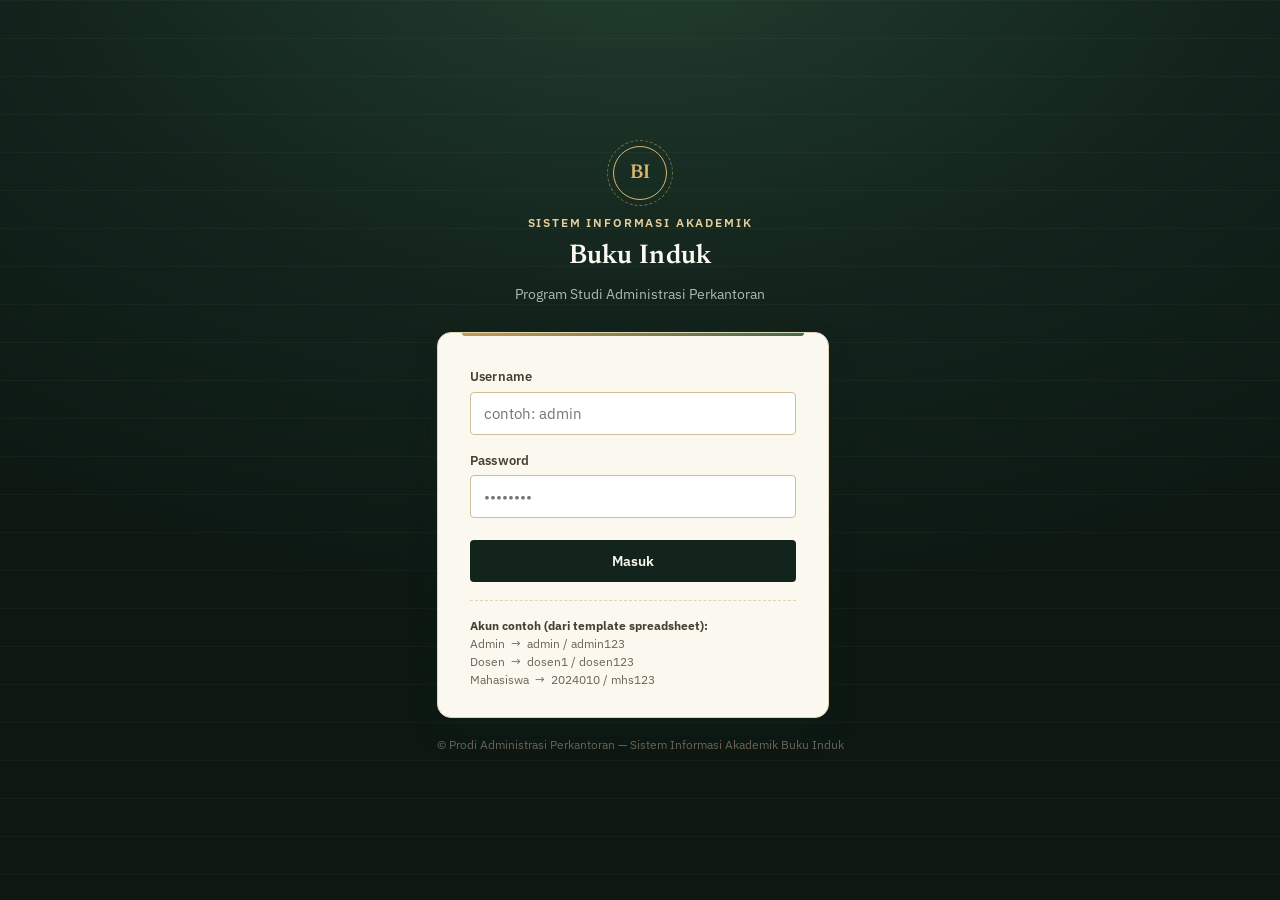
==== index.html @ 70b78508 "Add files via upload" ====
<!DOCTYPE html>
<html lang="id">
<head>
<meta charset="UTF-8">
<meta name="viewport" content="width=device-width, initial-scale=1.0">
<title>Masuk — Buku Induk SIA Administrasi Perkantoran</title>
<link rel="stylesheet" href="assets/style.css">
</head>
<body>

<div class="login-screen">
  <div>
    <div class="login-mark">
      <div class="crest">BI</div>
      <div class="eyebrow">Sistem Informasi Akademik</div>
      <h1>Buku Induk</h1>
      <p>Program Studi Administrasi Perkantoran</p>
    </div>

    <div class="login-card">
      <div class="login-alert" id="loginAlert"></div>
      <form id="loginForm" autocomplete="off">
        <div class="field">
          <label for="username">Username</label>
          <input type="text" id="username" name="username" placeholder="contoh: admin" required>
        </div>
        <div class="field">
          <label for="password">Password</label>
          <input type="password" id="password" name="password" placeholder="••••••••" required>
        </div>
        <button type="submit" class="btn btn-primary btn-block" id="btnMasuk">Masuk</button>
      </form>

      <div class="demo-accounts">
        <strong>Akun contoh (dari template spreadsheet):</strong><br>
        Admin &nbsp;→&nbsp; admin / admin123<br>
        Dosen &nbsp;→&nbsp; dosen1 / dosen123<br>
        Mahasiswa &nbsp;→&nbsp; 2024010 / mhs123
      </div>
    </div>

    <div class="login-foot">© Prodi Administrasi Perkantoran — Sistem Informasi Akademik Buku Induk</div>
  </div>
</div>

<script src="assets/app.js"></script>
<script>
  // jika sudah login, langsung lempar ke dashboard
  if (Session.get()) window.location.href = "dashboard.html";

  const form = document.getElementById("loginForm");
  const alertBox = document.getElementById("loginAlert");
  const btn = document.getElementById("btnMasuk");

  form.addEventListener("submit", async (e) => {
    e.preventDefault();
    alertBox.style.display = "none";
    btn.disabled = true;
    btn.textContent = "Memeriksa...";
    try {
      const username = document.getElementById("username").value.trim();
      const password = document.getElementById("password").value;
      const user = await Api("login", { username, password });
      Session.set(user);
      window.location.href = "dashboard.html";
    } catch (err) {
      alertBox.textContent = err.message || "Login gagal.";
      alertBox.style.display = "block";
      btn.disabled = false;
      btn.textContent = "Masuk";
    }
  });
</script>
</body>
</html>
---- assets/style.css ----
/* ===================================================================
   BUKU INDUK — Sistem Informasi Akademik Prodi Administrasi Perkantoran
   Design language: "Ledger / Registry" — buku induk, kop surat, stempel
   =================================================================== */

@import url('https://fonts.googleapis.com/css2?family=Newsreader:ital,opsz,wght@0,6..72,400;0,6..72,500;0,6..72,600;0,6..72,700;1,6..72,500&family=IBM+Plex+Sans:wght@400;500;600;700&family=IBM+Plex+Mono:wght@400;500;600&display=swap');

:root{
  /* --- color tokens --- */
  --ink-900:#13241d;
  --ink-800:#1a2f26;
  --ink-700:#23402f;
  --ink-600:#2f5440;
  --brass-300:#e7cf9c;
  --brass-400:#d8b76d;
  --brass-500:#c89a4c;
  --brass-600:#a87b34;
  --parchment-50:#fbf8ef;
  --parchment-100:#f3ecd9;
  --parchment-200:#e9dfc4;
  --line-200:#dfd4b3;
  --line-300:#cdbf95;
  --wax-600:#9c3b2e;
  --wax-700:#7c2d22;
  --forest-600:#3f6b52;
  --forest-700:#2f5440;
  --slate-500:#6b6356;
  --slate-700:#463f33;
  --ink-text:#1c1710;

  /* --- type tokens --- */
  --font-display:'Newsreader', 'Iowan Old Style', serif;
  --font-body:'IBM Plex Sans', -apple-system, sans-serif;
  --font-mono:'IBM Plex Mono', 'SFMono-Regular', monospace;

  /* --- layout tokens --- */
  --sidebar-w:248px;
  --topbar-h:68px;
  --radius-sm:4px;
  --radius-md:8px;
  --radius-lg:14px;
  --shadow-card:0 1px 2px rgba(19,36,29,.06), 0 8px 24px -12px rgba(19,36,29,.18);
  --shadow-pop:0 12px 32px -8px rgba(19,36,29,.32);
}

*{box-sizing:border-box;}
html,body{margin:0;padding:0;}
body{
  font-family:var(--font-body);
  color:var(--ink-text);
  background:var(--parchment-100);
  -webkit-font-smoothing:antialiased;
  font-size:15px;
  line-height:1.5;
}
h1,h2,h3,h4{font-family:var(--font-display);font-weight:600;margin:0;color:var(--ink-900);}
a{color:inherit;}
button{font-family:var(--font-body);}
::selection{background:var(--brass-300);}

/* subtle paper-grain texture, layered gradients (no image assets needed) */
.paper-grain{
  background-image:
    radial-gradient(circle at 18% 22%, rgba(255,255,255,.5), transparent 40%),
    radial-gradient(circle at 82% 78%, rgba(19,36,29,.04), transparent 45%);
}

/* =========================== LOGIN PAGE =========================== */
.login-screen{
  min-height:100vh;
  display:flex;
  align-items:center;
  justify-content:center;
  background:
    radial-gradient(1100px 700px at 50% -10%, var(--ink-700) 0%, var(--ink-900) 55%, #0d1813 100%);
  padding:32px 20px;
  position:relative;
  overflow:hidden;
}
.login-screen::before{
  content:"";
  position:absolute; inset:0;
  background-image: repeating-linear-gradient(180deg, rgba(231,207,156,.035) 0px, rgba(231,207,156,.035) 1px, transparent 1px, transparent 38px);
  pointer-events:none;
}
.login-mark{
  text-align:center;
  margin-bottom:28px;
  position:relative;
  z-index:1;
}
.login-mark .crest{
  width:54px;height:54px;margin:0 auto 14px;
  border:1.5px solid var(--brass-400);
  border-radius:50%;
  display:flex;align-items:center;justify-content:center;
  color:var(--brass-400);
  font-family:var(--font-display);
  font-size:20px;font-weight:600;
  position:relative;
}
.login-mark .crest::after{
  content:"";position:absolute;inset:-7px;
  border:1px dashed rgba(216,183,109,.5);border-radius:50%;
}
.login-mark .eyebrow{
  letter-spacing:.16em;text-transform:uppercase;font-size:11.5px;
  color:var(--brass-300);font-weight:600;margin-bottom:6px;
}
.login-mark h1{
  color:var(--parchment-50);font-size:27px;letter-spacing:.01em;
}
.login-mark p{
  color:#aebba9;font-size:13.5px;margin-top:6px;
}
.login-card{
  position:relative;z-index:1;
  width:100%;max-width:392px;
  background:var(--parchment-50);
  border-radius:var(--radius-lg);
  box-shadow:var(--shadow-pop);
  padding:34px 32px 28px;
  border:1px solid var(--line-200);
}
.login-card::before{
  content:"";position:absolute;left:24px;right:24px;top:0;height:3px;
  background:linear-gradient(90deg, var(--brass-500), var(--forest-600));
  border-radius:0 0 3px 3px;
}
.field{margin-bottom:16px;}
.field label{
  display:block;font-size:12.5px;font-weight:600;color:var(--slate-700);
  margin-bottom:6px;letter-spacing:.02em;
}
.field input, .field select, .field textarea{
  width:100%;padding:11px 13px;border:1.5px solid var(--line-300);
  border-radius:var(--radius-sm);font-family:var(--font-body);font-size:14.5px;
  background:#fff;color:var(--ink-text);transition:border-color .15s, box-shadow .15s;
}
.field input:focus, .field select:focus, .field textarea:focus{
  outline:none;border-color:var(--forest-600);
  box-shadow:0 0 0 3px rgba(63,107,82,.13);
}
.field-hint{font-size:11.5px;color:var(--slate-500);margin-top:5px;}
.field-error{font-size:11.5px;color:var(--wax-600);margin-top:5px;display:none;}

.btn{
  display:inline-flex;align-items:center;justify-content:center;gap:8px;
  padding:11px 20px;border-radius:var(--radius-sm);border:1.5px solid transparent;
  font-size:14px;font-weight:600;cursor:pointer;font-family:var(--font-body);
  transition:transform .12s, box-shadow .12s, background .15s, border-color .15s;
  white-space:nowrap;
}
.btn:active{transform:translateY(1px);}
.btn-primary{background:var(--ink-900);color:var(--parchment-50);}
.btn-primary:hover{background:var(--ink-700);}
.btn-brass{background:var(--brass-500);color:var(--ink-900);}
.btn-brass:hover{background:var(--brass-600);}
.btn-outline{background:transparent;border-color:var(--line-300);color:var(--ink-text);}
.btn-outline:hover{border-color:var(--ink-700);background:rgba(19,36,29,.04);}
.btn-danger{background:#fff;border-color:var(--wax-600);color:var(--wax-600);}
.btn-danger:hover{background:var(--wax-600);color:#fff;}
.btn-block{width:100%;}
.btn-sm{padding:6px 12px;font-size:12.5px;}
.btn[disabled]{opacity:.55;cursor:not-allowed;}

.login-card .btn-primary{margin-top:6px;}
.login-foot{
  text-align:center;margin-top:18px;font-size:12px;color:var(--slate-500);
  position:relative;z-index:1;
}
.demo-accounts{
  margin-top:18px;padding-top:16px;border-top:1px dashed var(--line-200);
  font-size:12px;color:var(--slate-500);
}
.demo-accounts strong{color:var(--slate-700);}
.login-alert{
  background:#fbeae7;border:1px solid var(--wax-600);color:var(--wax-700);
  padding:10px 12px;border-radius:var(--radius-sm);font-size:13px;margin-bottom:14px;
  display:none;
}

/* ============================ APP SHELL ============================ */
.app-shell{display:flex;min-height:100vh;}

.sidebar{
  width:var(--sidebar-w);flex-shrink:0;
  background:var(--ink-900);color:var(--parchment-100);
  display:flex;flex-direction:column;
  position:fixed;top:0;left:0;bottom:0;
  transition:transform .2s ease;
  z-index:40;
}
.sidebar-brand{
  padding:22px 20px 18px;display:flex;align-items:center;gap:11px;
  border-bottom:1px solid rgba(231,207,156,.14);
}
.sidebar-brand .crest{
  width:34px;height:34px;border:1.4px solid var(--brass-400);border-radius:50%;
  display:flex;align-items:center;justify-content:center;color:var(--brass-400);
  font-family:var(--font-display);font-weight:600;font-size:14px;flex-shrink:0;
}
.sidebar-brand .name{font-family:var(--font-display);font-size:16px;color:var(--parchment-50);line-height:1.15;}
.sidebar-brand .sub{font-size:10px;color:var(--brass-300);letter-spacing:.08em;text-transform:uppercase;margin-top:2px;}

.sidebar-nav{flex:1;overflow-y:auto;padding:14px 12px;}
.nav-section-label{
  font-size:10.5px;letter-spacing:.1em;text-transform:uppercase;color:#7f9081;
  padding:14px 10px 6px;
}
.nav-item{
  display:flex;align-items:center;gap:11px;padding:10px 12px;margin-bottom:2px;
  border-radius:8px 8px 0 0;color:#cdd9c8;font-size:13.6px;font-weight:500;
  text-decoration:none;cursor:pointer;position:relative;
  border-bottom:2px solid transparent;
}
.nav-item .ic{width:17px;height:17px;flex-shrink:0;opacity:.85;}
.nav-item .ic svg{width:100%;height:100%;}
.icon-btn svg{width:16px;height:16px;}
.btn svg{width:14px;height:14px;flex-shrink:0;}
.nav-item:hover{background:rgba(231,207,156,.07);color:var(--parchment-50);}
.nav-item.active{
  background:var(--parchment-50);color:var(--ink-900);
  border-bottom:2px solid var(--brass-500);
  box-shadow:0 -1px 0 rgba(0,0,0,.05) inset;
}
.nav-item.active .ic{opacity:1;}

.sidebar-foot{
  padding:14px 16px 18px;border-top:1px solid rgba(231,207,156,.14);
  font-size:11.5px;color:#8a9a86;
}

.main{margin-left:var(--sidebar-w);flex:1;min-width:0;display:flex;flex-direction:column;}

.topbar{
  height:var(--topbar-h);flex-shrink:0;
  background:var(--parchment-50);border-bottom:1px solid var(--line-200);
  display:flex;align-items:center;justify-content:space-between;
  padding:0 28px;position:sticky;top:0;z-index:30;
}
.topbar-title{display:flex;flex-direction:column;}
.topbar-title .eyebrow{font-size:10.5px;letter-spacing:.1em;text-transform:uppercase;color:var(--brass-600);font-weight:600;}
.topbar-title h2{font-size:19px;}
.menu-toggle{display:none;background:none;border:none;cursor:pointer;padding:6px;margin-right:10px;}
.menu-toggle span{display:block;width:20px;height:2px;background:var(--ink-900);margin:4px 0;border-radius:1px;}

.user-chip{
  display:flex;align-items:center;gap:10px;padding:6px 8px 6px 14px;
  border-radius:24px;border:1px solid var(--line-200);background:#fff;cursor:pointer;
  position:relative;
}
.user-chip .ava{
  width:30px;height:30px;border-radius:50%;background:var(--forest-600);color:#fff;
  display:flex;align-items:center;justify-content:center;font-weight:600;font-size:13px;
  font-family:var(--font-display);
}
.user-chip .meta{text-align:left;}
.user-chip .meta .nm{font-size:12.8px;font-weight:600;line-height:1.2;}
.user-chip .meta .rl{font-size:10.5px;color:var(--slate-500);text-transform:uppercase;letter-spacing:.04em;}
.user-menu{
  position:absolute;top:calc(100% + 8px);right:0;background:#fff;border:1px solid var(--line-200);
  border-radius:var(--radius-md);box-shadow:var(--shadow-pop);min-width:170px;
  padding:6px;display:none;z-index:50;
}
.user-menu.open{display:block;}
.user-menu a{
  display:block;padding:9px 12px;border-radius:6px;font-size:13px;text-decoration:none;color:var(--ink-text);
}
.user-menu a:hover{background:var(--parchment-100);}
.user-menu a.danger{color:var(--wax-600);}

.content{padding:26px 28px 60px;flex:1;}

/* ============================== CARDS =============================== */
.card{
  background:var(--parchment-50);border:1px solid var(--line-200);border-radius:var(--radius-lg);
  box-shadow:var(--shadow-card);padding:22px 22px 24px;margin-bottom:22px;
}
.card-head{display:flex;align-items:flex-start;justify-content:space-between;gap:14px;margin-bottom:16px;flex-wrap:wrap;}
.card-head h3{font-size:16.5px;}
.card-head .desc{font-size:12.8px;color:var(--slate-500);margin-top:3px;}
.card-tools{display:flex;gap:8px;align-items:center;flex-wrap:wrap;}

.stat-grid{display:grid;grid-template-columns:repeat(4,1fr);gap:16px;margin-bottom:22px;}
.stat-card{
  background:var(--parchment-50);border:1px solid var(--line-200);border-radius:var(--radius-md);
  padding:16px 18px;position:relative;overflow:hidden;
}
.stat-card .label{font-size:11px;letter-spacing:.06em;text-transform:uppercase;color:var(--slate-500);font-weight:600;}
.stat-card .value{font-family:var(--font-display);font-size:28px;color:var(--ink-900);margin-top:6px;}
.stat-card .sub{font-size:11.5px;color:var(--forest-600);margin-top:4px;}
.stat-card::after{
  content:"";position:absolute;right:-10px;bottom:-14px;width:64px;height:64px;border-radius:50%;
  background:radial-gradient(circle, rgba(200,154,76,.16), transparent 70%);
}

/* ============================== TABLES =============================== */
.table-wrap{overflow-x:auto;border:1px solid var(--line-200);border-radius:var(--radius-md);}
table.ledger{width:100%;border-collapse:collapse;font-size:13.4px;background:#fff;}
table.ledger thead th{
  background:var(--ink-900);color:var(--parchment-100);text-align:left;
  font-size:11px;letter-spacing:.05em;text-transform:uppercase;font-weight:600;
  padding:11px 14px;white-space:nowrap;
}
table.ledger thead th.num, table.ledger td.num{text-align:right;}
table.ledger tbody td{padding:10px 14px;border-bottom:1px solid var(--parchment-200);vertical-align:middle;}
table.ledger tbody tr:nth-child(even){background:var(--parchment-100);}
table.ledger tbody tr:hover{background:#f6f0e0;}
table.ledger tbody tr.dirty{background:#fdf2d0 !important;box-shadow:inset 3px 0 0 var(--brass-500);}
table.ledger .cell-input{width:64px;text-align:right;border:1px solid var(--parchment-200);border-radius:6px;padding:5px 6px;font-family:var(--font-mono);font-size:13px;background:#fff;}
table.ledger .cell-input:focus{outline:none;border-color:var(--brass-500);box-shadow:0 0 0 2px rgba(200,154,76,.25);}
table.ledger td.mono, table.ledger th.mono{font-family:var(--font-mono);}
.row-actions{display:flex;gap:6px;}
.icon-btn{
  width:30px;height:30px;border-radius:6px;border:1px solid var(--line-300);background:#fff;
  display:flex;align-items:center;justify-content:center;cursor:pointer;color:var(--slate-700);
}
.icon-btn:hover{background:var(--parchment-100);}
.icon-btn.danger:hover{border-color:var(--wax-600);color:var(--wax-600);background:#fbeae7;}
.empty-row td{text-align:center;color:var(--slate-500);padding:34px 14px;font-size:13.5px;}

/* ============================== BADGES =============================== */
.badge{
  display:inline-flex;align-items:center;gap:5px;padding:3px 10px;border-radius:20px;
  font-size:11.5px;font-weight:600;letter-spacing:.02em;
}
.badge-a{background:#e8f1ea;color:var(--forest-700);}
.badge-b{background:#eef3e3;color:#52682f;}
.badge-c{background:#fcf1de;color:#9a6a16;}
.badge-d{background:#fde6da;color:#b15324;}
.badge-e{background:#fbe2de;color:var(--wax-700);}
.badge-lulus{background:#e8f1ea;color:var(--forest-700);}
.badge-tidak{background:#fbe2de;color:var(--wax-700);}
.badge-aktif{background:#e8eef7;color:#2e4f86;}
.badge-role{background:var(--parchment-200);color:var(--slate-700);text-transform:uppercase;font-size:10.5px;}

/* ============================== FORMS / MODAL =============================== */
.form-grid{display:grid;grid-template-columns:repeat(2,1fr);gap:14px 18px;}
.form-grid .full{grid-column:1/-1;}
.modal-overlay{
  position:fixed;inset:0;background:rgba(19,36,29,.5);display:none;align-items:center;justify-content:center;
  z-index:80;padding:20px;
}
.modal-overlay.open{display:flex;}
.modal{
  background:var(--parchment-50);border-radius:var(--radius-lg);max-width:560px;width:100%;
  max-height:88vh;overflow-y:auto;box-shadow:var(--shadow-pop);
}
.modal-head{
  padding:18px 22px;border-bottom:1px solid var(--line-200);display:flex;align-items:center;justify-content:space-between;
}
.modal-head h3{font-size:16px;}
.modal-close{background:none;border:none;font-size:20px;cursor:pointer;color:var(--slate-500);line-height:1;}
.modal-body{padding:20px 22px;}
.modal-foot{padding:14px 22px 20px;display:flex;justify-content:flex-end;gap:10px;border-top:1px solid var(--line-200);}

/* ============================== TOAST =============================== */
#toast-host{position:fixed;bottom:22px;right:22px;z-index:100;display:flex;flex-direction:column;gap:8px;}
.toast{
  background:var(--ink-900);color:var(--parchment-50);padding:12px 18px;border-radius:var(--radius-sm);
  font-size:13.4px;box-shadow:var(--shadow-pop);min-width:220px;border-left:4px solid var(--brass-500);
  animation:toast-in .18s ease;
}
.toast.err{border-left-color:var(--wax-600);}
.toast.ok{border-left-color:var(--forest-600);}
@keyframes toast-in{from{opacity:0;transform:translateY(8px);}to{opacity:1;transform:translateY(0);}}

/* ============================== STAMP / SEGEL =============================== */
.stamp{width:148px;height:148px;}
.stamp .ring{fill:none;stroke-width:2;}
.stamp.ok .ring{stroke:var(--forest-600);}
.stamp.bad .ring{stroke:var(--wax-600);}
.stamp.neutral .ring{stroke:var(--brass-600);}
.stamp text{font-family:var(--font-display);}
.stamp .big{font-size:27px;font-weight:700;}
.stamp.ok .big{fill:var(--forest-700);}
.stamp.bad .big{fill:var(--wax-700);}
.stamp.neutral .big{fill:var(--brass-600);}
.stamp .curve{font-family:var(--font-body);font-size:7.6px;letter-spacing:.12em;font-weight:600;}
.stamp.ok .curve{fill:var(--forest-700);}
.stamp.bad .curve{fill:var(--wax-700);}
.stamp.neutral .curve{fill:var(--brass-600);}
.stamp-wrap{display:flex;align-items:center;gap:22px;flex-wrap:wrap;}
.stamp-caption{font-size:12.8px;color:var(--slate-500);max-width:280px;}
.stamp-caption strong{display:block;color:var(--ink-900);font-size:13.5px;margin-bottom:3px;}

/* ============================== MISC =============================== */
.helper-bar{
  display:flex;align-items:center;justify-content:space-between;gap:14px;margin-bottom:18px;flex-wrap:wrap;
}
.search-box{position:relative;}
.search-box input{
  padding:9px 13px 9px 34px;border:1.5px solid var(--line-300);border-radius:20px;font-size:13px;
  width:240px;background:#fff;
}
.search-box svg{position:absolute;left:11px;top:50%;transform:translateY(-50%);width:14px;height:14px;color:var(--slate-500);}
.tag-filter{display:flex;gap:6px;flex-wrap:wrap;}
.tag-filter button{
  border:1.5px solid var(--line-300);background:#fff;border-radius:18px;padding:6px 13px;font-size:12px;
  cursor:pointer;color:var(--slate-700);
}
.tag-filter button.active{background:var(--ink-900);border-color:var(--ink-900);color:#fff;}

.skeleton{background:linear-gradient(90deg,var(--parchment-200) 25%,var(--parchment-100) 37%,var(--parchment-200) 63%);
  background-size:400% 100%;animation:sk 1.3s ease infinite;border-radius:4px;}
@keyframes sk{0%{background-position:100% 50%}100%{background-position:0 50%}}

.empty-state{text-align:center;padding:46px 20px;color:var(--slate-500);}
.empty-state svg{width:46px;height:46px;color:var(--brass-400);margin-bottom:10px;}
.empty-state h4{font-size:14.5px;color:var(--ink-900);margin-bottom:4px;}

.divider-label{
  display:flex;align-items:center;gap:10px;font-size:11px;letter-spacing:.08em;text-transform:uppercase;
  color:var(--slate-500);margin:22px 0 14px;
}
.divider-label::after{content:"";flex:1;height:1px;background:var(--line-200);}

.progress-track{height:6px;background:var(--parchment-200);border-radius:4px;overflow:hidden;}
.progress-fill{height:100%;background:linear-gradient(90deg,var(--brass-500),var(--forest-600));}

.kv-list{display:flex;flex-direction:column;gap:9px;}
.kv-list .row{display:flex;justify-content:space-between;font-size:13px;padding-bottom:8px;border-bottom:1px dashed var(--line-200);}
.kv-list .row .k{color:var(--slate-500);}
.kv-list .row .v{font-weight:600;font-family:var(--font-mono);}

.weight-chip{
  display:inline-flex;align-items:center;gap:6px;background:var(--parchment-100);border:1px solid var(--line-200);
  border-radius:8px;padding:8px 12px;font-size:12.5px;
}
.weight-chip b{font-family:var(--font-mono);color:var(--ink-900);}

.print-only{display:none;}

/* ============================== RESPONSIVE =============================== */
@media (max-width:980px){
  .stat-grid{grid-template-columns:repeat(2,1fr);}
  .form-grid{grid-template-columns:1fr;}
}
@media (max-width:840px){
  .sidebar{transform:translateX(-100%);}
  .sidebar.open{transform:translateX(0);}
  .main{margin-left:0;}
  .menu-toggle{display:inline-flex;flex-direction:column;}
  .topbar{padding:0 16px;}
  .content{padding:18px 16px 50px;}
  .stat-grid{grid-template-columns:1fr 1fr;}
}
@media (max-width:520px){
  .stat-grid{grid-template-columns:1fr;}
  .user-chip .meta{display:none;}
  .login-card{padding:26px 20px 22px;}
}

@media print{
  .sidebar,.topbar,.no-print{display:none !important;}
  .main{margin-left:0;}
  body{background:#fff;}
  .content{padding:0;max-width:none;}
  .print-only{display:block !important;}
  .card{box-shadow:none;border:1px solid #ccc;}
}
.print-header{text-align:center;margin-bottom:18px;padding-bottom:14px;border-bottom:2px solid var(--ink-900);}
.print-header .crest-row{display:flex;align-items:center;justify-content:center;gap:10px;margin-bottom:6px;}
.print-header h2{font-family:var(--font-display);font-size:20px;margin:0;}
.print-header .sub{font-size:12px;color:var(--ink-700);text-transform:uppercase;letter-spacing:.06em;}
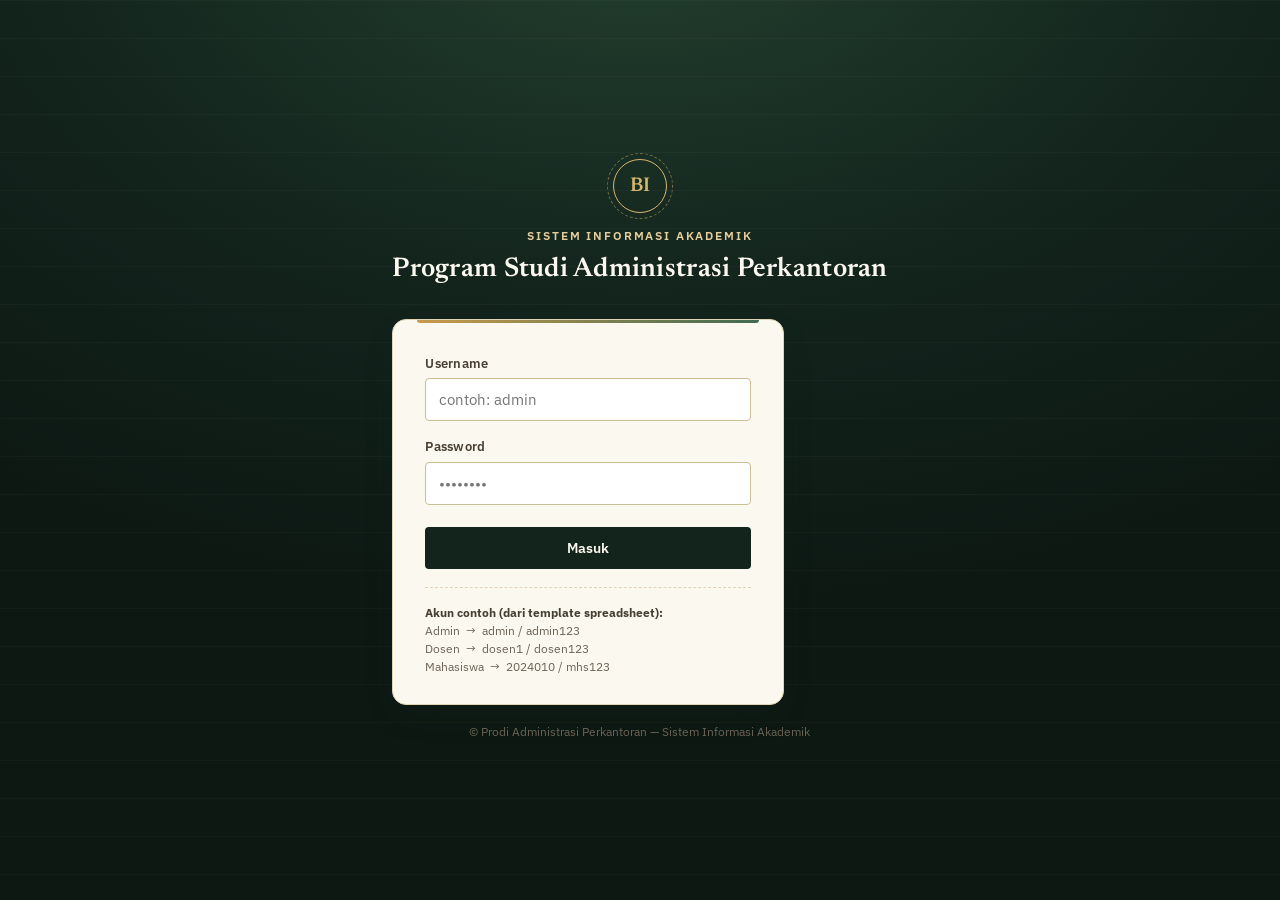
==== commit 1c52620e: "index.html" ====
--- a/index.html
+++ b/index.html
@@ -3,7 +3,7 @@
 <head>
 <meta charset="UTF-8">
 <meta name="viewport" content="width=device-width, initial-scale=1.0">
-<title>Masuk — Buku Induk SIA Administrasi Perkantoran</title>
+<title>Masuk — SIA Administrasi Perkantoran</title>
 <link rel="stylesheet" href="assets/style.css">
 </head>
 <body>
@@ -13,8 +13,7 @@
     <div class="login-mark">
       <div class="crest">BI</div>
       <div class="eyebrow">Sistem Informasi Akademik</div>
-      <h1>Buku Induk</h1>
-      <p>Program Studi Administrasi Perkantoran</p>
+      <h1>Program Studi Administrasi Perkantoran</h1>
     </div>
 
     <div class="login-card">
@@ -39,7 +38,7 @@
       </div>
     </div>
 
-    <div class="login-foot">© Prodi Administrasi Perkantoran — Sistem Informasi Akademik Buku Induk</div>
+    <div class="login-foot">© Prodi Administrasi Perkantoran — Sistem Informasi Akademik</div>
   </div>
 </div>
 
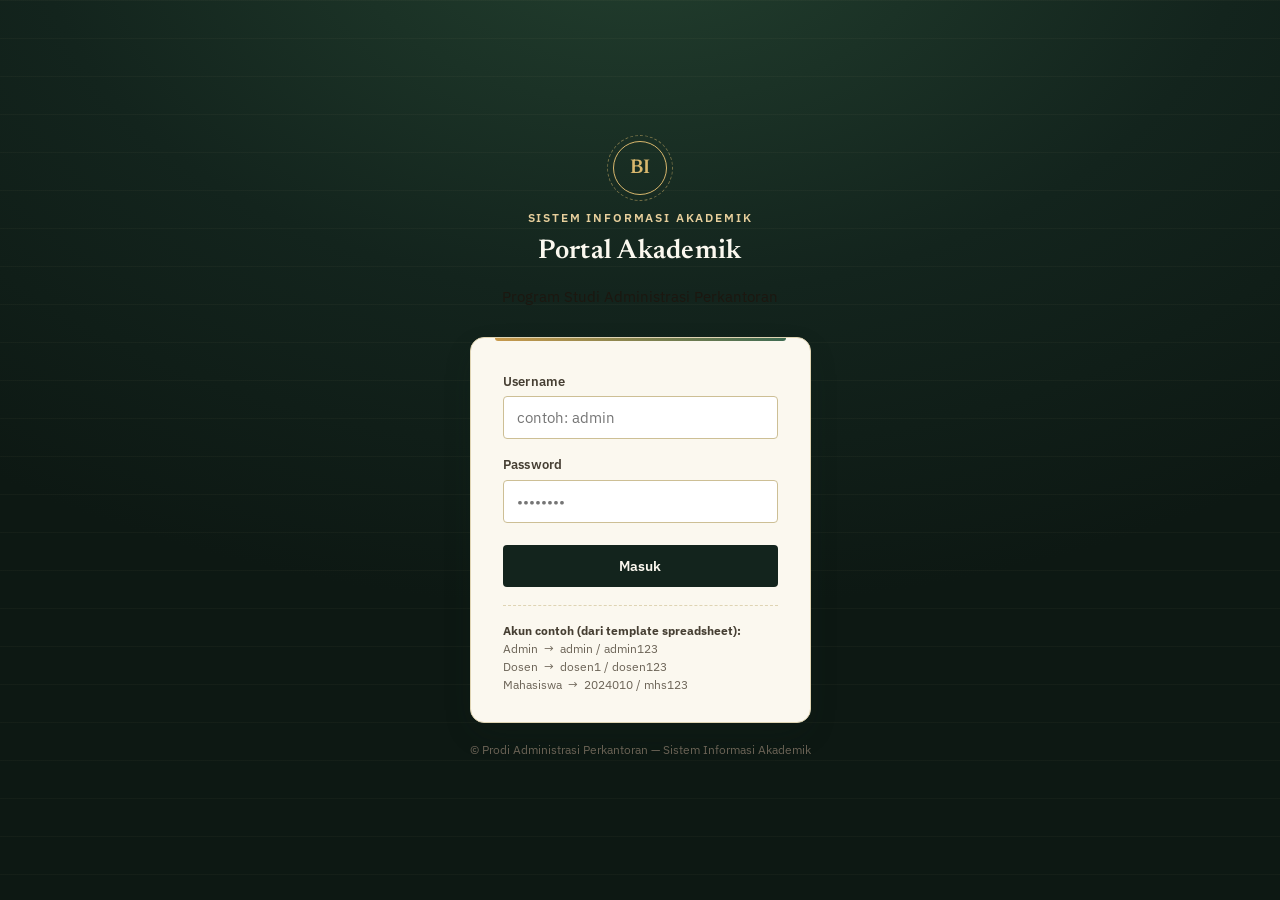
==== commit 09e79cc7: "index.html" ====
--- a/index.html
+++ b/index.html
@@ -13,7 +13,8 @@
     <div class="login-mark">
       <div class="crest">BI</div>
       <div class="eyebrow">Sistem Informasi Akademik</div>
-      <h1>Program Studi Administrasi Perkantoran</h1>
+      <h1>Portal Akademik</h1>
+        <p></p>Program Studi Administrasi Perkantoran</p>
     </div>
 
     <div class="login-card">
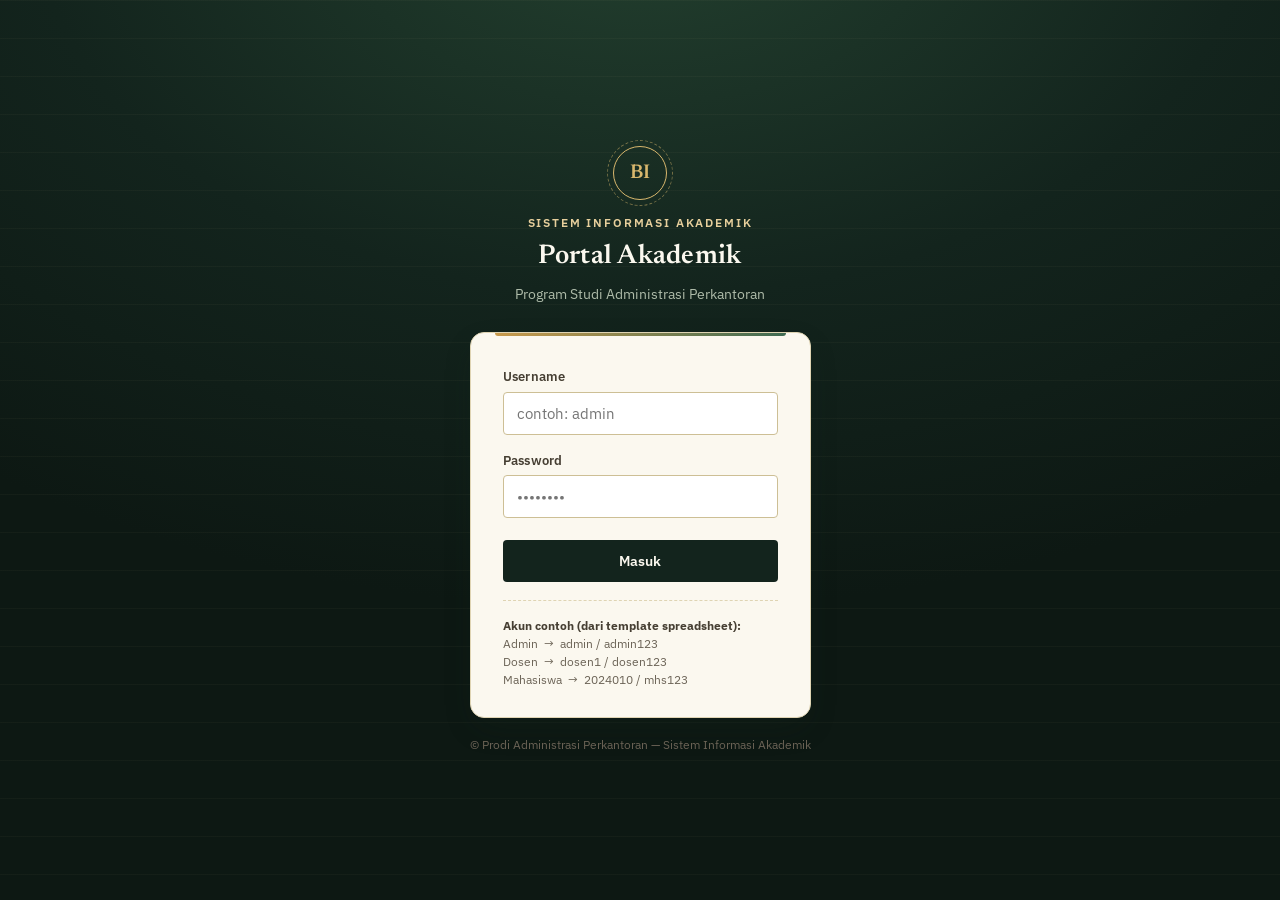
==== commit 9da471a8: "index.html" ====
--- a/index.html
+++ b/index.html
@@ -14,7 +14,7 @@
       <div class="crest">BI</div>
       <div class="eyebrow">Sistem Informasi Akademik</div>
       <h1>Portal Akademik</h1>
-        <p></p>Program Studi Administrasi Perkantoran</p>
+      <p>Program Studi Administrasi Perkantoran</p>
     </div>
 
     <div class="login-card">
